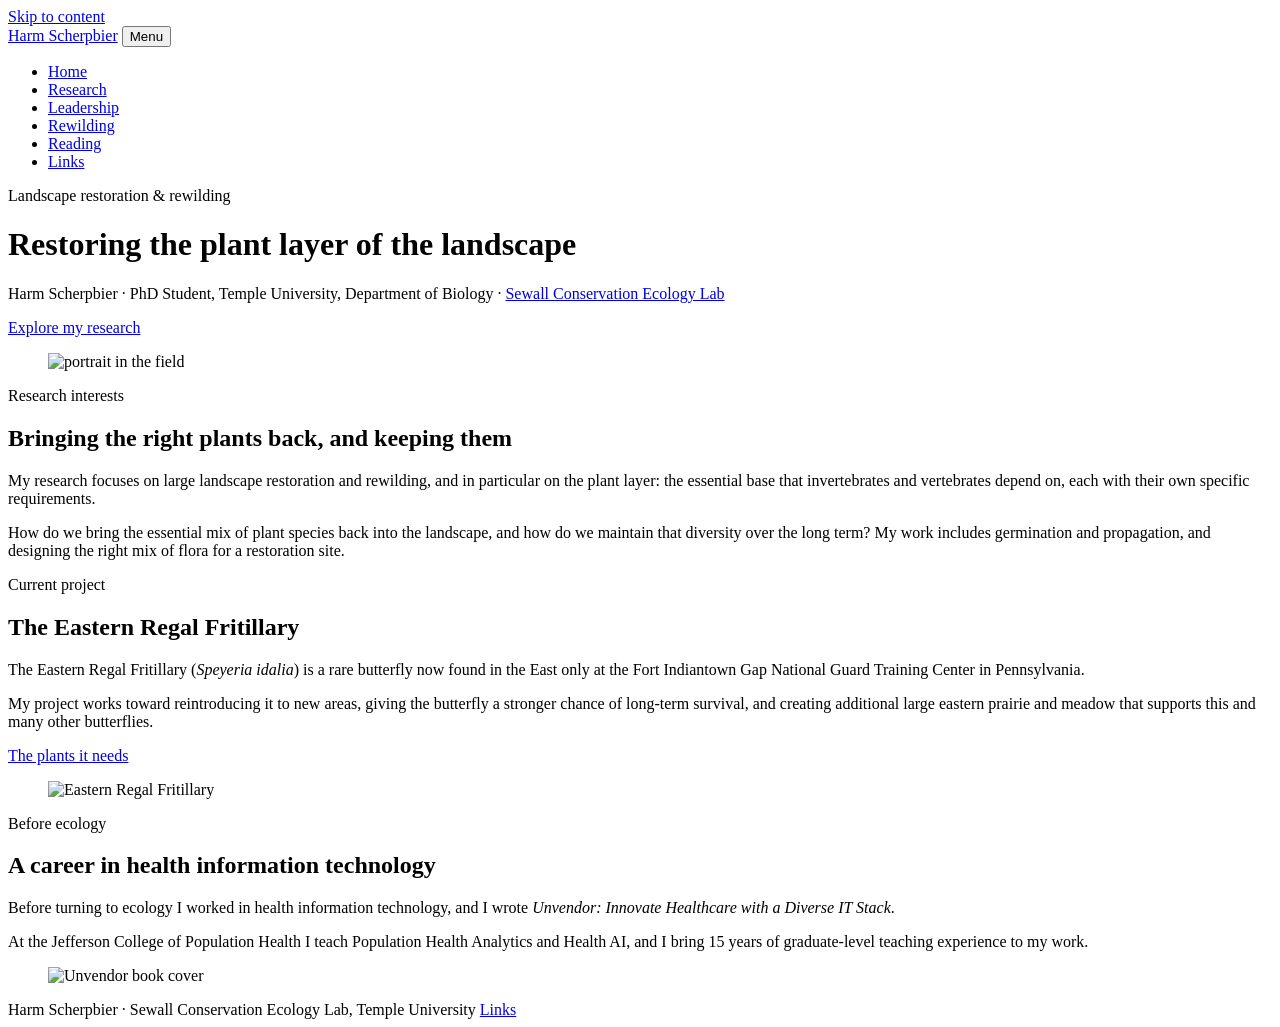
==== index.html @ 23e5254d "Add files via upload" ====
<!doctype html>
<html lang="en">
<head>
  <meta charset="utf-8">
  <meta name="viewport" content="width=device-width, initial-scale=1">
  <title>Harm Scherpbier</title>
  <meta name="description" content="Harm Scherpbier, PhD student in the Sewall Conservation Ecology Lab at Temple University, studying the plant layer in landscape restoration and rewilding.">
  <link rel="preconnect" href="https://fonts.googleapis.com">
  <link rel="preconnect" href="https://fonts.gstatic.com" crossorigin>
  <link href="https://fonts.googleapis.com/css2?family=Lora:ital,wght@0,500;0,600;1,500&family=Source+Sans+3:ital,wght@0,400;0,600;0,700;1,400&display=swap" rel="stylesheet">
  <link rel="stylesheet" href="css/style.css">
</head>
<body>
  <a class="skip" href="#main">Skip to content</a>
  <header class="site-header">
    <div class="wrap">
      <a class="brand" href="index.html">Harm Scherpbier</a>
      <button class="nav-toggle" aria-expanded="false" aria-controls="site-nav">Menu</button>
      <nav class="nav" id="site-nav" aria-label="Main">
        <ul>
        <li><a href="index.html" aria-current="page">Home</a></li>
        <li><a href="research.html">Research</a></li>
        <li><a href="leadership.html">Leadership</a></li>
        <li><a href="rewilding.html">Rewilding</a></li>
        <li><a href="reading.html">Reading</a></li>
        <li><a href="links.html">Links</a></li>
        </ul>
      </nav>
    </div>
  </header>
  <main id="main">
    <div class="home-hero">
      <div class="wrap">
        <div>
          <p class="eyebrow">Landscape restoration &amp; rewilding</p>
          <h1>Restoring the plant layer of the landscape</h1>
          <p class="role">Harm Scherpbier · PhD Student, Temple University, Department of Biology · <a href="https://sites.temple.edu/bjsewall/">Sewall Conservation Ecology Lab</a></p>
          <p><a class="btn" href="research.html">Explore my research</a></p>
        </div>
        <figure>
          <div class="photo tall" data-label="Photo to add: portrait in the field"><img src="images/portrait.jpg" alt="portrait in the field" loading="lazy"></div>
        </figure>
      </div>
    </div>

    <section>
      <div class="wrap grid-2">
        <div>
          <p class="eyebrow">Research interests</p>
          <h2>Bringing the right plants back, and keeping them</h2>
        </div>
        <div class="prose">
          <p>My research focuses on large landscape restoration and rewilding, and in particular on the plant layer: the essential base that invertebrates and vertebrates depend on, each with their own specific requirements.</p>
          <p>How do we bring the essential mix of plant species back into the landscape, and how do we maintain that diversity over the long term? My work includes germination and propagation, and designing the right mix of flora for a restoration site.</p>
        </div>
      </div>
    </section>

    <section class="tint">
      <div class="wrap grid-2">
        <div>
          <p class="eyebrow">Current project</p>
          <h2>The Eastern Regal Fritillary</h2>
          <p>The Eastern Regal Fritillary (<em>Speyeria idalia</em>) is a rare butterfly now found in the East only at the Fort Indiantown Gap National Guard Training Center in Pennsylvania.</p>
          <p>My project works toward reintroducing it to new areas, giving the butterfly a stronger chance of long-term survival, and creating additional large eastern prairie and meadow that supports this and many other butterflies.</p>
          <p><a class="more" href="research.html">The plants it needs</a></p>
        </div>
        <figure>
          <div class="photo " data-label="Photo to add: Eastern Regal Fritillary"><img src="images/regal-fritillary.jpg" alt="Eastern Regal Fritillary" loading="lazy"></div>
        </figure>
      </div>
    </section>

    <section>
      <div class="wrap grid-2">
        <div class="prose">
          <p class="eyebrow">Before ecology</p>
          <h2>A career in health information technology</h2>
          <p>Before turning to ecology I worked in health information technology, and I wrote <em>Unvendor: Innovate Healthcare with a Diverse IT Stack</em>.</p>
          <p>At the Jefferson College of Population Health I teach Population Health Analytics and Health AI, and I bring 15 years of graduate-level teaching experience to my work.</p>
        </div>
        <figure>
          <div class="photo book-cover" data-label="Photo to add: Unvendor book cover"><img src="images/unvendor-cover.jpg" alt="Unvendor book cover" loading="lazy"></div>
        </figure>
      </div>
    </section>
  </main>
  <footer class="site-footer">
    <div class="wrap">
      <span>Harm Scherpbier · Sewall Conservation Ecology Lab, Temple University</span>
      <span><a href="links.html">Links</a></span>
    </div>
  </footer>
  <script src="js/main.js"></script>
</body>
</html>
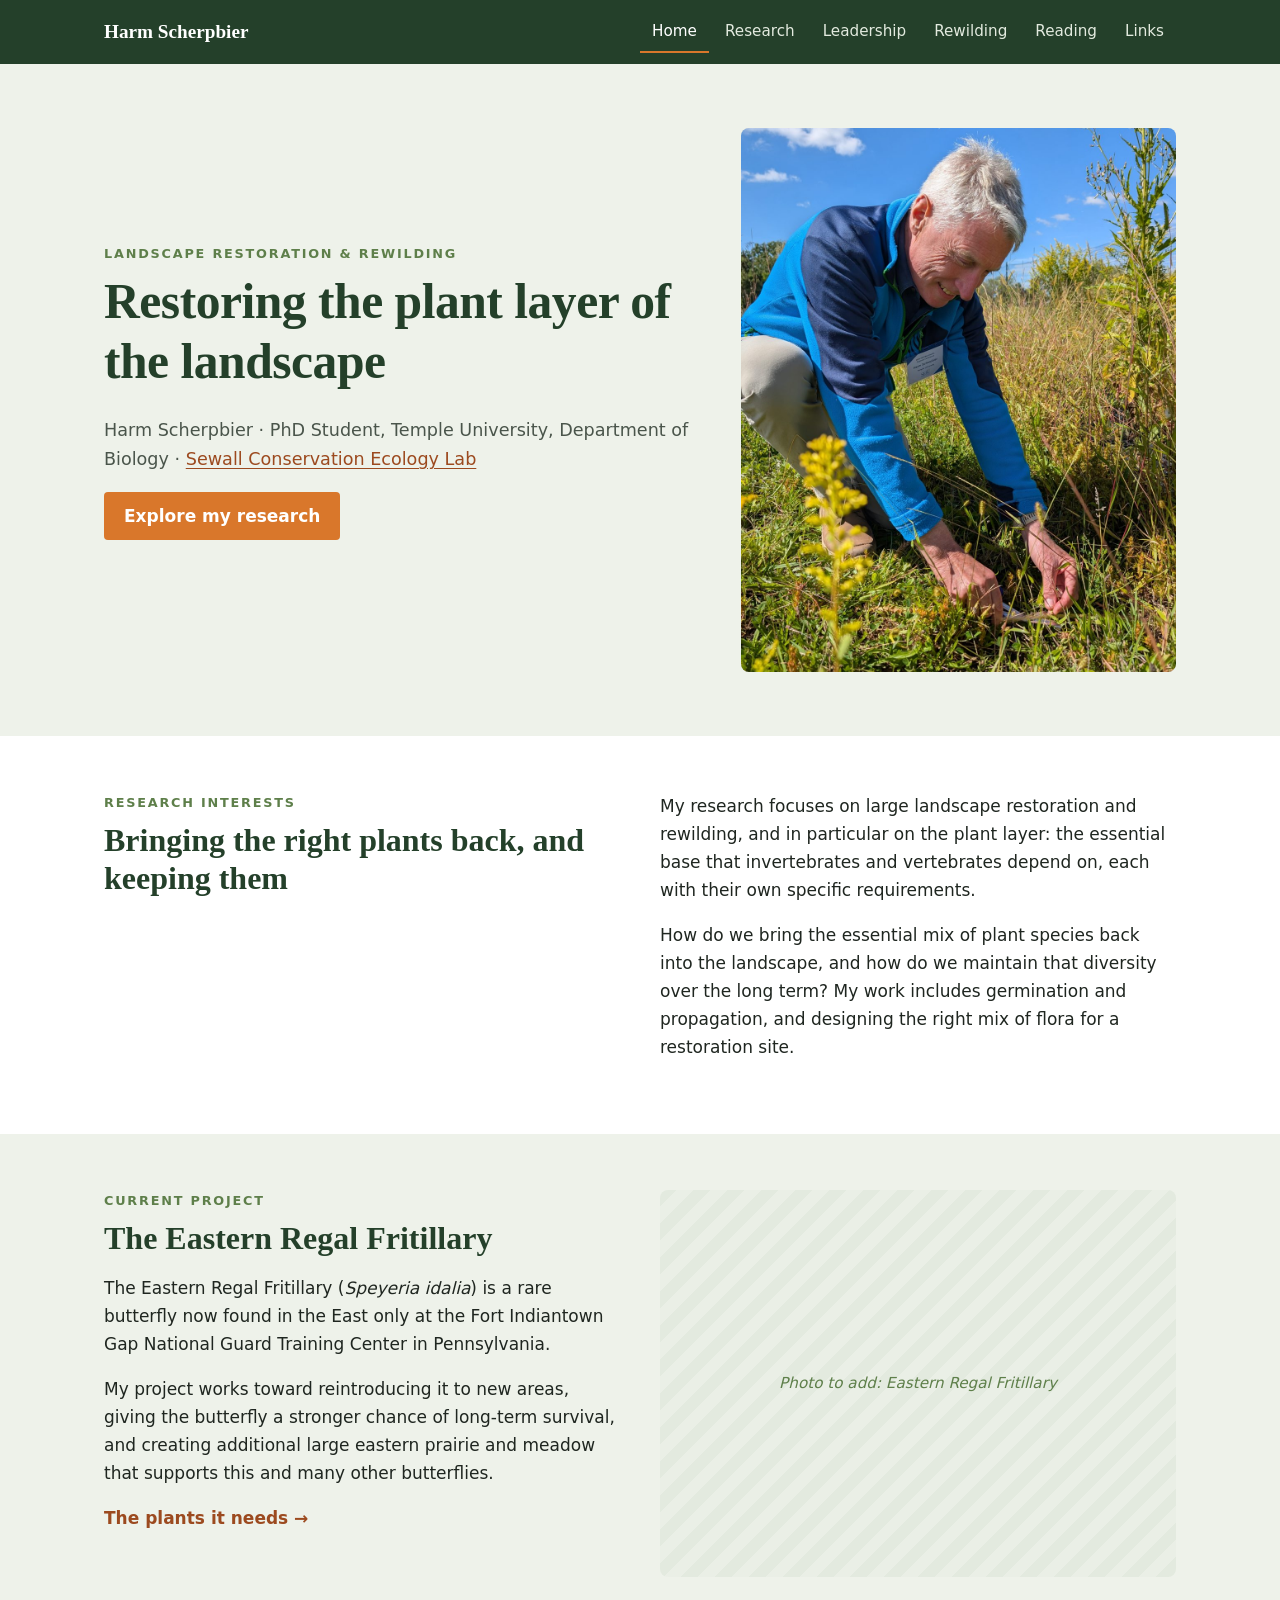
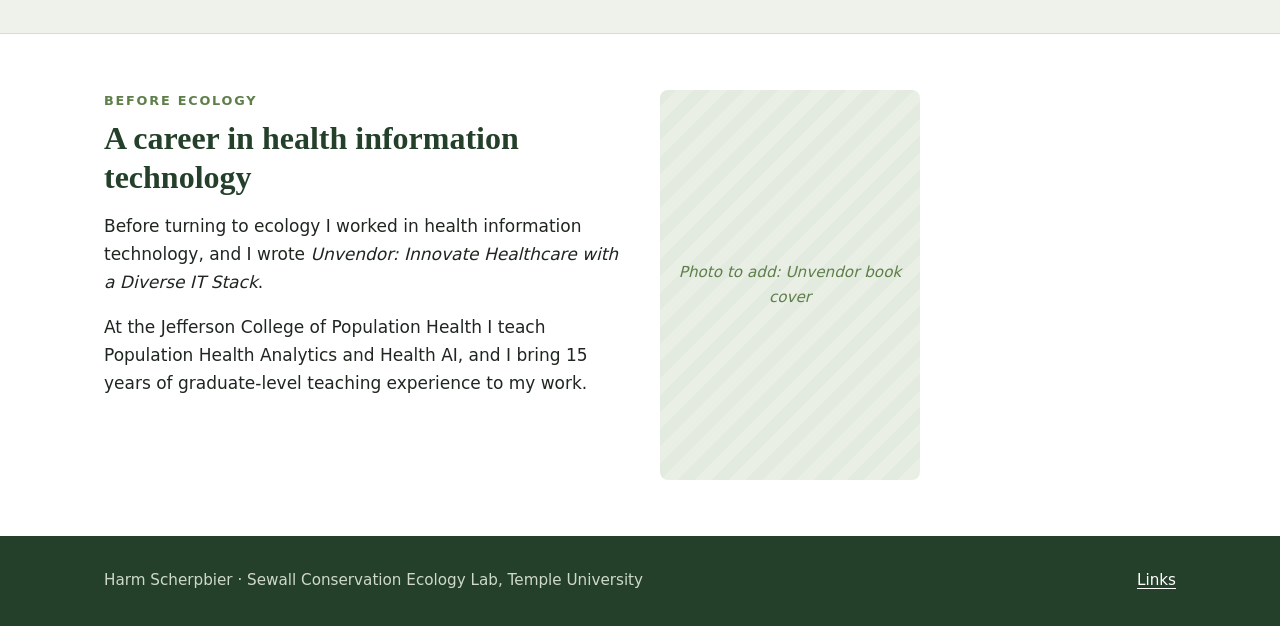
==== commit 212da45e: "Add field portrait to home page Co-Authored-By: Claude Opus 5.5 <noreply@anthropic.com> Claude-Sessi" ====
--- a/index.html
+++ b/index.html
@@ -38,7 +38,7 @@
           <p><a class="btn" href="research.html">Explore my research</a></p>
         </div>
         <figure>
-          <div class="photo tall" data-label="Photo to add: portrait in the field"><img src="images/portrait.jpg" alt="portrait in the field" loading="lazy"></div>
+          <div class="photo tall" data-label="Photo to add: portrait in the field"><img src="images/portrait.jpg" alt="Harm Scherpbier kneeling in a meadow, examining plants among grasses and goldenrod" style="object-position: 50% 30%"></div>
         </figure>
       </div>
     </div>
--- a/css/style.css
+++ b/css/style.css
@@ -0,0 +1,196 @@
+/* Harm Scherpbier — research website
+   Palette from the design concept: eastern prairie, Little Bluestem, Regal Fritillary */
+:root {
+  --forest: #24402A;
+  --bluestem: #5E7F4A;
+  --rust: #9C4A1F;
+  --fritillary: #D9772B;
+  --fritillary-dark: #B35E1C;
+  --mist: #EEF2EA;
+  --ink: #1F2620;
+  --ink-soft: #4A554B;
+  --paper: #FFFFFF;
+  --line: #D6DDD2;
+  --serif: "Lora", Cambria, Georgia, serif;
+  --sans: "Source Sans 3", "Source Sans Pro", Calibri, "Segoe UI", system-ui, sans-serif;
+  --wrap: 1120px;
+}
+
+*, *::before, *::after { box-sizing: border-box; }
+html { scroll-behavior: smooth; }
+body {
+  margin: 0;
+  font-family: var(--sans);
+  font-size: 1.0625rem;
+  line-height: 1.65;
+  color: var(--ink);
+  background: var(--paper);
+  -webkit-font-smoothing: antialiased;
+}
+img { max-width: 100%; display: block; }
+a { color: var(--rust); text-underline-offset: 3px; }
+a:hover { color: var(--fritillary-dark); }
+em, i { font-style: italic; }
+
+h1, h2, h3 {
+  font-family: var(--serif);
+  color: var(--forest);
+  line-height: 1.2;
+  font-weight: 600;
+  margin: 0 0 .5em;
+}
+h1 { font-size: clamp(2rem, 4.5vw, 3.1rem); letter-spacing: -.01em; }
+h2 { font-size: clamp(1.5rem, 3vw, 2rem); }
+h3 { font-size: 1.25rem; }
+p { margin: 0 0 1em; }
+
+.wrap { max-width: var(--wrap); margin: 0 auto; padding: 0 24px; }
+.skip { position: absolute; left: -9999px; }
+.skip:focus { left: 16px; top: 12px; background: var(--paper); padding: 8px 12px; z-index: 10; }
+
+/* ---------- Header / nav ---------- */
+.site-header {
+  background: var(--forest);
+  color: #fff;
+  position: sticky; top: 0; z-index: 5;
+}
+.site-header .wrap {
+  display: flex; align-items: center; justify-content: space-between;
+  gap: 16px; min-height: 64px;
+}
+.brand {
+  font-family: var(--serif); font-size: 1.2rem; font-weight: 600;
+  color: #fff; text-decoration: none; white-space: nowrap;
+}
+.brand:hover { color: #fff; }
+.nav ul { list-style: none; display: flex; gap: 4px; margin: 0; padding: 0; flex-wrap: wrap; }
+.nav a {
+  color: #E3EADF; text-decoration: none; font-size: .95rem;
+  padding: 8px 12px; border-radius: 4px; display: block;
+}
+.nav a:hover { background: rgba(255,255,255,.08); color: #fff; }
+.nav a[aria-current="page"] { color: #fff; box-shadow: inset 0 -2px 0 var(--fritillary); border-radius: 0; }
+.nav-toggle {
+  display: none; background: none; border: 1px solid rgba(255,255,255,.4);
+  color: #fff; font: inherit; padding: 6px 12px; border-radius: 4px; cursor: pointer;
+}
+
+@media (max-width: 820px) {
+  .nav-toggle { display: block; }
+  .nav { display: none; position: absolute; left: 0; right: 0; top: 64px; background: var(--forest); padding: 8px 16px 16px; }
+  .nav.open { display: block; }
+  .nav ul { flex-direction: column; }
+  .nav a[aria-current="page"] { box-shadow: inset 3px 0 0 var(--fritillary); }
+}
+
+/* ---------- Page hero ---------- */
+.page-hero { background: var(--mist); padding: 56px 0 44px; border-bottom: 1px solid var(--line); }
+.eyebrow {
+  font-size: .8rem; letter-spacing: .14em; text-transform: uppercase;
+  color: var(--bluestem); font-weight: 700; margin-bottom: .6em;
+}
+.lede { font-size: 1.2rem; color: var(--ink-soft); max-width: 46em; }
+
+.home-hero { padding: 64px 0; background: var(--mist); }
+.home-hero .wrap { display: grid; grid-template-columns: 1.15fr .85fr; gap: 48px; align-items: center; }
+.home-hero .role { color: var(--ink-soft); font-size: 1.1rem; }
+@media (max-width: 820px) { .home-hero .wrap { grid-template-columns: 1fr; gap: 28px; } }
+
+/* ---------- Sections ---------- */
+section { padding: 56px 0; }
+section + section { border-top: 1px solid var(--line); }
+section.tint { background: var(--mist); border-top: none; }
+.prose { max-width: 44em; }
+.grid-2 { display: grid; grid-template-columns: 1fr 1fr; gap: 40px; align-items: start; }
+.grid-3 { display: grid; grid-template-columns: repeat(3, 1fr); gap: 28px; }
+@media (max-width: 820px) { .grid-2, .grid-3 { grid-template-columns: 1fr; } }
+
+.card {
+  background: var(--paper); border: 1px solid var(--line);
+  border-radius: 8px; padding: 24px;
+}
+.card .tag { font-size: .8rem; letter-spacing: .1em; text-transform: uppercase; color: var(--rust); font-weight: 700; }
+
+.btn {
+  display: inline-block; background: var(--fritillary); color: #fff;
+  text-decoration: none; padding: 10px 20px; border-radius: 4px; font-weight: 600;
+}
+.btn:hover { background: var(--fritillary-dark); color: #fff; }
+.more { font-weight: 600; text-decoration: none; }
+.more::after { content: " →"; }
+
+/* ---------- Photos (with placeholder until the file exists) ---------- */
+figure { margin: 0; }
+.photo {
+  position: relative; border-radius: 8px; overflow: hidden;
+  background: repeating-linear-gradient(135deg, #E3EADF 0 12px, #EAEFE6 12px 24px);
+  aspect-ratio: 4 / 3;
+}
+.photo.tall { aspect-ratio: 4 / 5; }
+.photo.wide { aspect-ratio: 16 / 7; }
+.photo.book-cover { aspect-ratio: 2 / 3; max-width: 260px; }
+.photo img { width: 100%; height: 100%; object-fit: cover; }
+.photo.missing::before {
+  content: attr(data-label);
+  position: absolute; inset: 0; display: flex; align-items: center; justify-content: center;
+  text-align: center; padding: 16px; color: var(--bluestem); font-size: .95rem; font-style: italic;
+}
+figcaption { font-size: .9rem; color: var(--ink-soft); margin-top: 8px; }
+
+/* ---------- Life-cycle strip (Research page) ---------- */
+.lifecycle { padding: 0; margin: 24px 0 0; display: grid; grid-template-columns: repeat(4, 1fr); gap: 20px; counter-reset: stage; }
+.lifecycle li { list-style: none; }
+.lifecycle .stage {
+  font-size: .8rem; letter-spacing: .1em; text-transform: uppercase;
+  color: var(--rust); font-weight: 700; margin: 12px 0 2px;
+}
+.lifecycle h3 { font-size: 1.1rem; margin-bottom: .25em; }
+.lifecycle p { font-size: .95rem; color: var(--ink-soft); }
+@media (max-width: 900px) { .lifecycle { grid-template-columns: 1fr 1fr; } }
+@media (max-width: 520px) { .lifecycle { grid-template-columns: 1fr; } }
+
+.callout {
+  border-left: 4px solid var(--fritillary); background: var(--paper);
+  padding: 20px 24px; border-radius: 0 8px 8px 0;
+}
+.gallery { display: grid; grid-template-columns: repeat(3, 1fr); gap: 20px; }
+@media (max-width: 820px) { .gallery { grid-template-columns: 1fr 1fr; } }
+@media (max-width: 520px) { .gallery { grid-template-columns: 1fr; } }
+
+/* ---------- Leadership roles ---------- */
+.role-head { display: flex; flex-wrap: wrap; align-items: baseline; gap: 4px 16px; margin-bottom: .5em; }
+.role-head h2 { margin: 0; }
+.role-title { color: var(--rust); font-weight: 600; }
+
+/* ---------- Restoration & rewilding diagram ---------- */
+.venn { display: flex; justify-content: center; margin: 8px 0 32px; }
+.venn svg { width: min(520px, 100%); height: auto; }
+
+/* ---------- Reading list ---------- */
+.filters { display: flex; flex-wrap: wrap; gap: 8px; margin-bottom: 28px; }
+.filters button {
+  font: inherit; font-size: .95rem; cursor: pointer;
+  border: 1px solid var(--line); background: var(--paper); color: var(--ink);
+  padding: 6px 14px; border-radius: 999px;
+}
+.filters button[aria-pressed="true"] { background: var(--forest); color: #fff; border-color: var(--forest); }
+.books { display: grid; grid-template-columns: repeat(2, 1fr); gap: 20px; list-style: none; padding: 0; margin: 0; }
+@media (max-width: 720px) { .books { grid-template-columns: 1fr; } }
+.book { border: 1px solid var(--line); border-radius: 8px; padding: 20px 22px; background: var(--paper); }
+.book[hidden] { display: none; }
+.book h3 { font-size: 1.15rem; margin-bottom: .15em; }
+.book .meta { color: var(--ink-soft); font-size: .95rem; margin-bottom: .6em; }
+.book p { margin: 0; font-size: .98rem; }
+.book .topics { margin-top: 12px; display: flex; gap: 6px; flex-wrap: wrap; }
+.book .topics span { font-size: .78rem; background: var(--mist); color: var(--forest); padding: 2px 10px; border-radius: 999px; }
+
+/* ---------- Links page ---------- */
+.link-list { list-style: none; padding: 0; margin: 0; display: grid; gap: 20px; }
+.link-list li { border: 1px solid var(--line); border-radius: 8px; padding: 22px 24px; }
+.link-list h3 { margin-bottom: .25em; }
+.link-list p { color: var(--ink-soft); margin-bottom: .5em; }
+
+/* ---------- Footer ---------- */
+.site-footer { background: var(--forest); color: #CFD9CB; padding: 32px 0; font-size: .95rem; }
+.site-footer a { color: #fff; }
+.site-footer .wrap { display: flex; flex-wrap: wrap; justify-content: space-between; gap: 12px; }
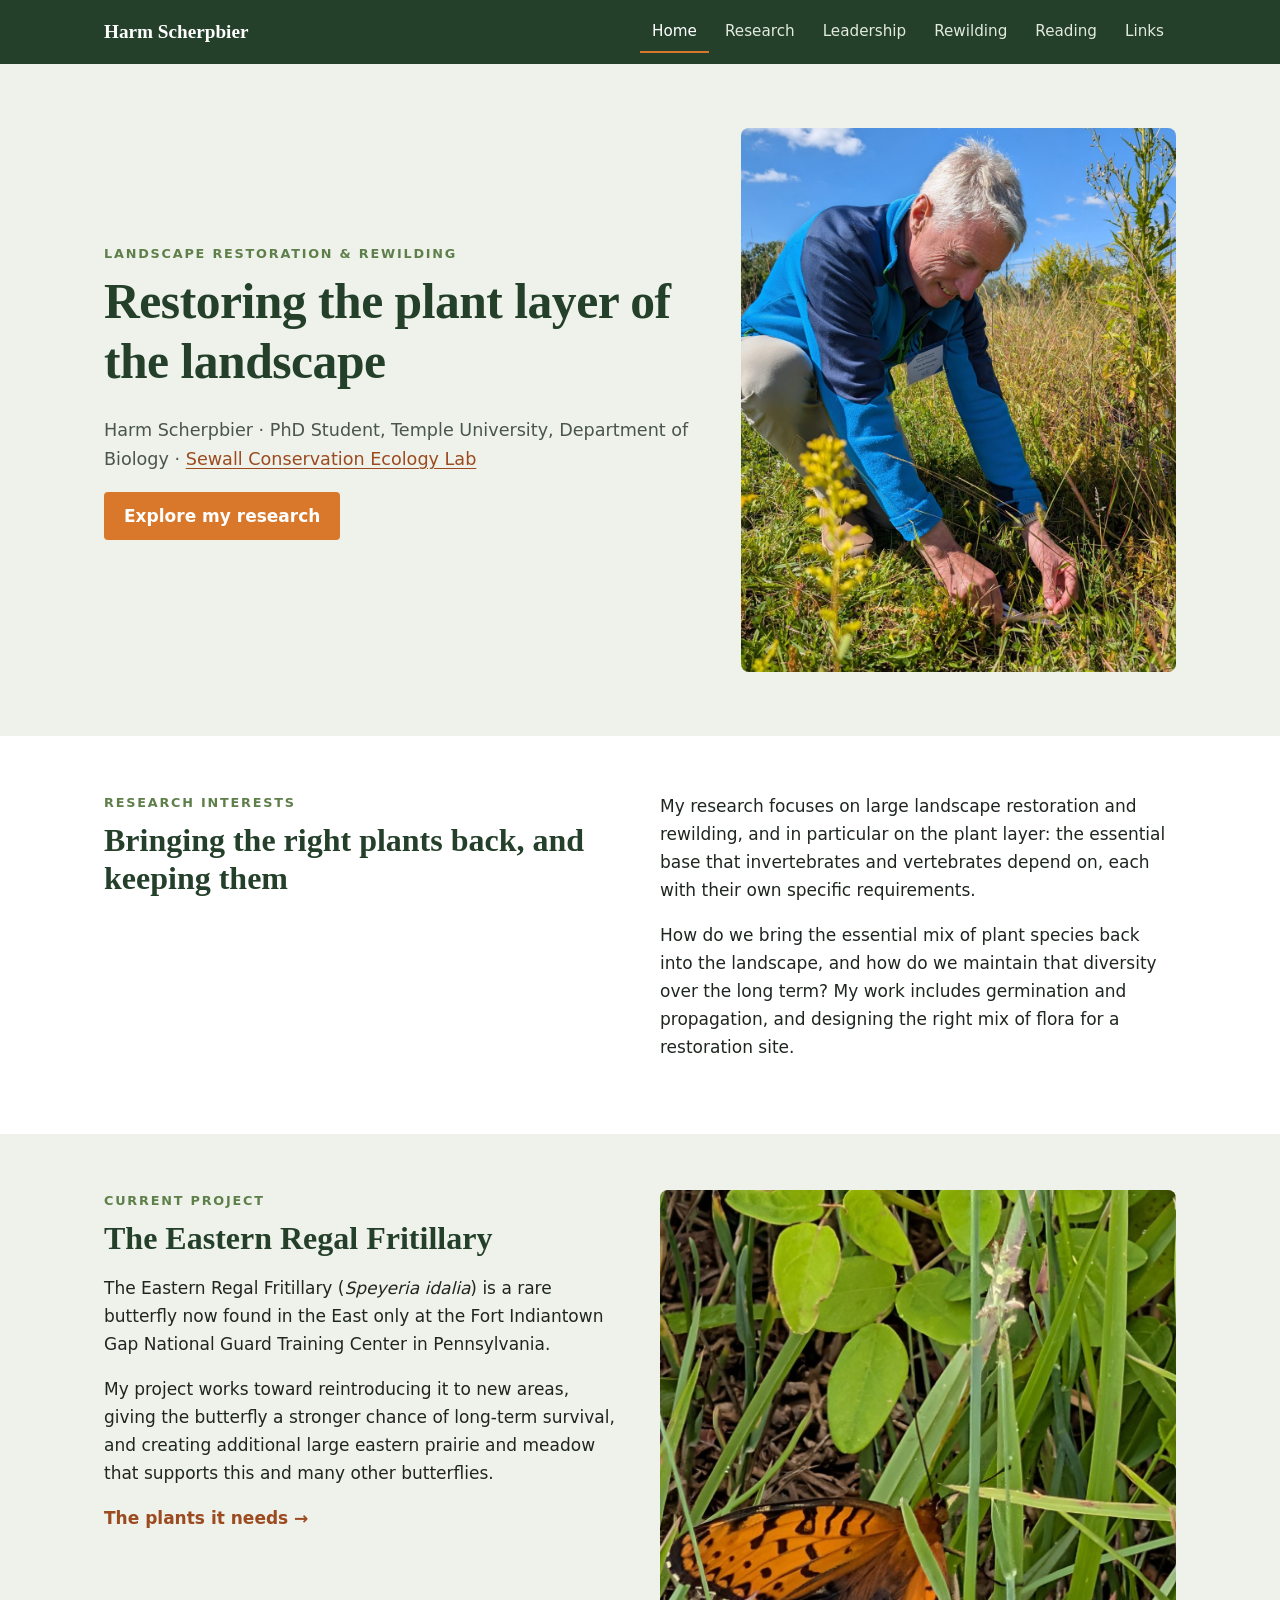
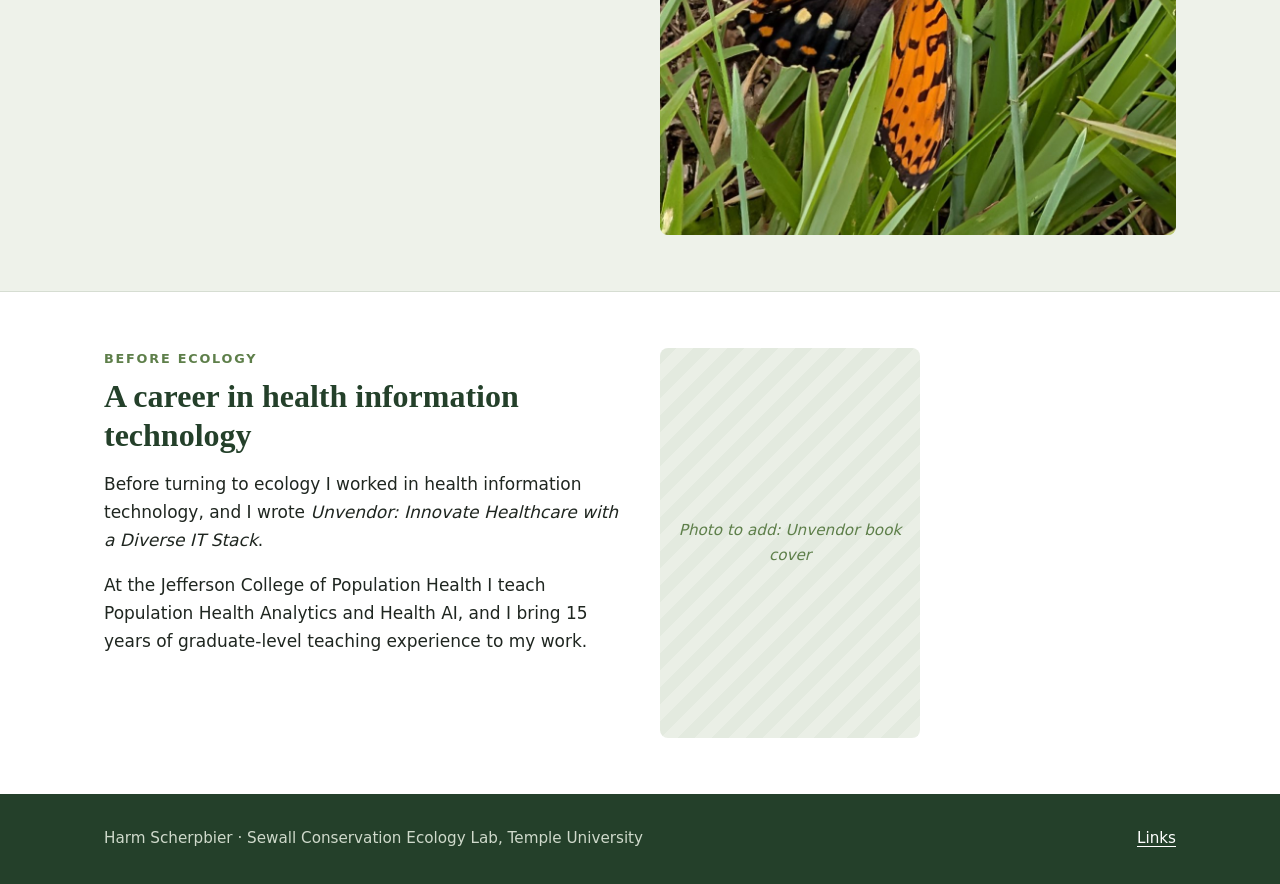
==== commit dfe7f118: "Add Regal Fritillary photo to home page Co-Authored-By: Claude Opus 5.5 <noreply@anthropic.com> Clau" ====
--- a/index.html
+++ b/index.html
@@ -66,7 +66,7 @@
           <p><a class="more" href="research.html">The plants it needs</a></p>
         </div>
         <figure>
-          <div class="photo " data-label="Photo to add: Eastern Regal Fritillary"><img src="images/regal-fritillary.jpg" alt="Eastern Regal Fritillary" loading="lazy"></div>
+          <div class="photo tall" data-label="Photo to add: Eastern Regal Fritillary"><img src="images/regal-fritillary.jpg" alt="Eastern Regal Fritillary (Speyeria idalia) resting among grasses, wings open" loading="lazy" style="object-position: 40% 65%"></div>
         </figure>
       </div>
     </section>
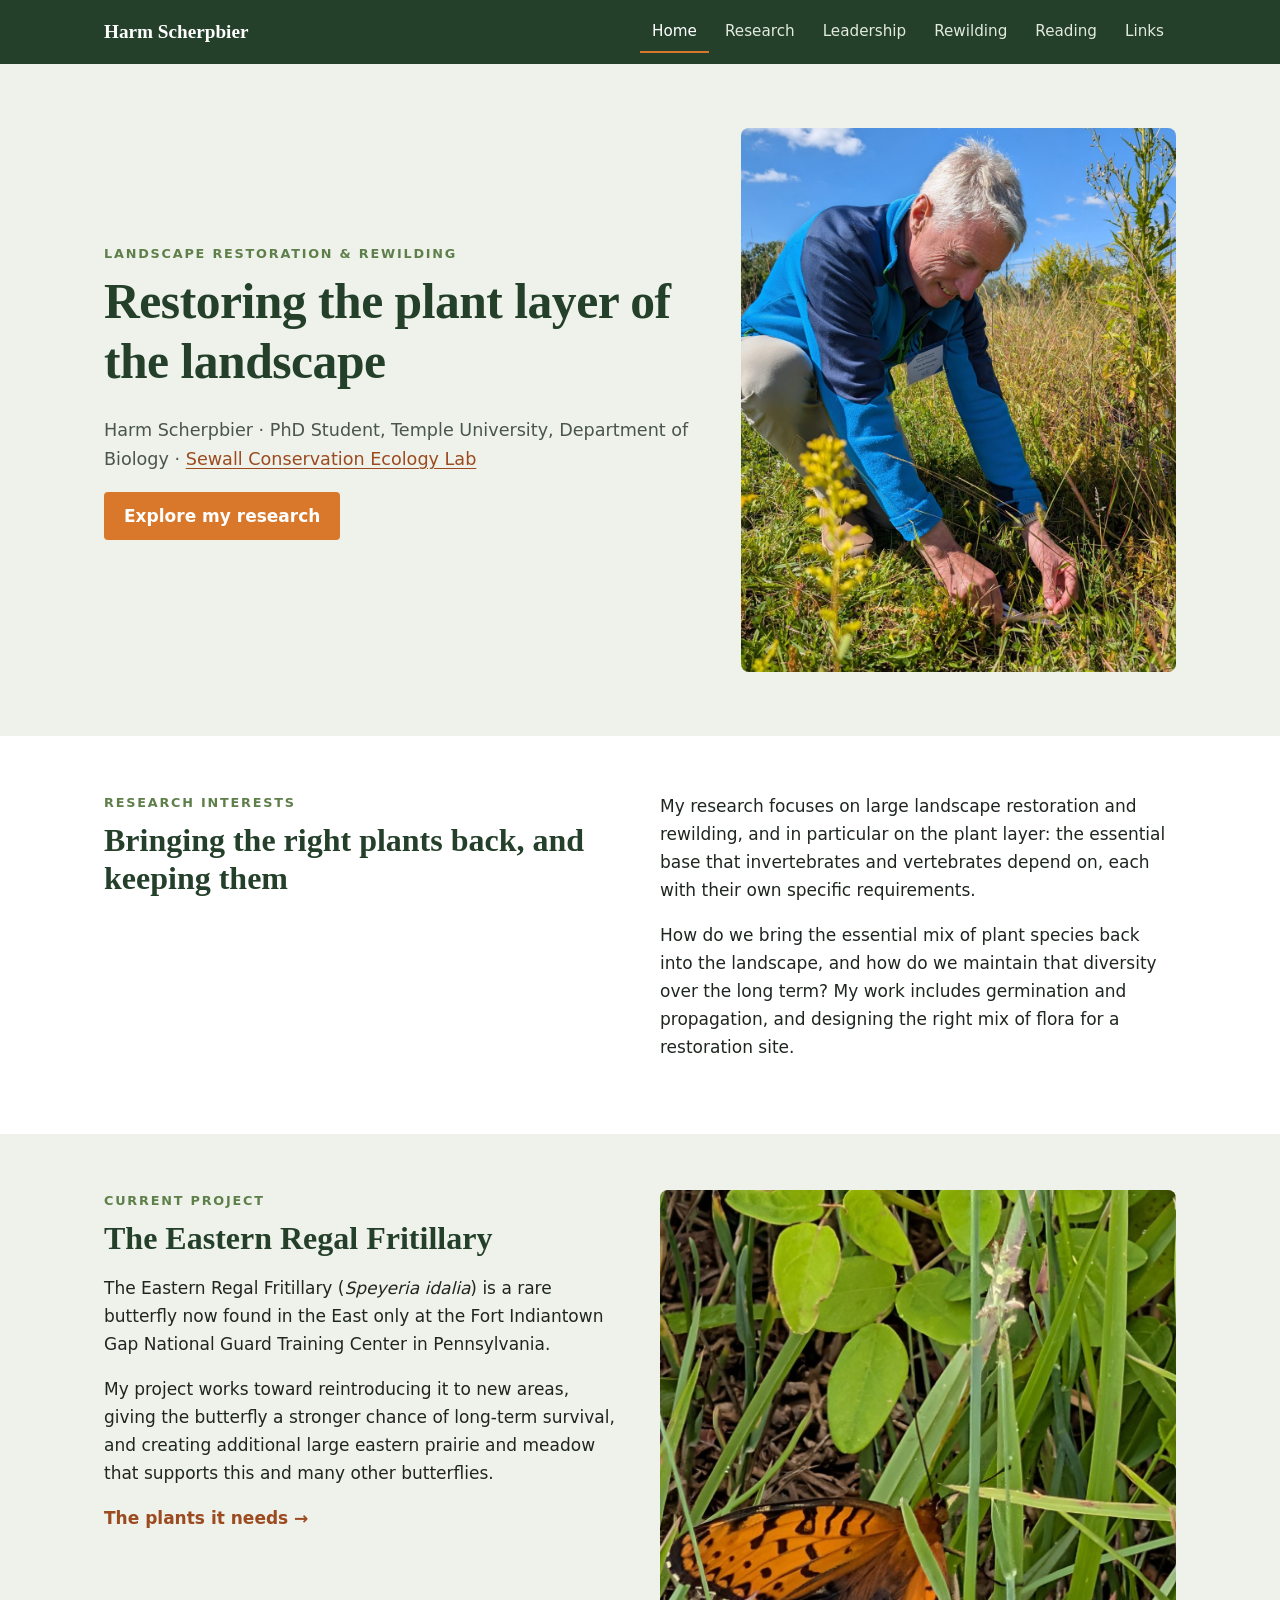
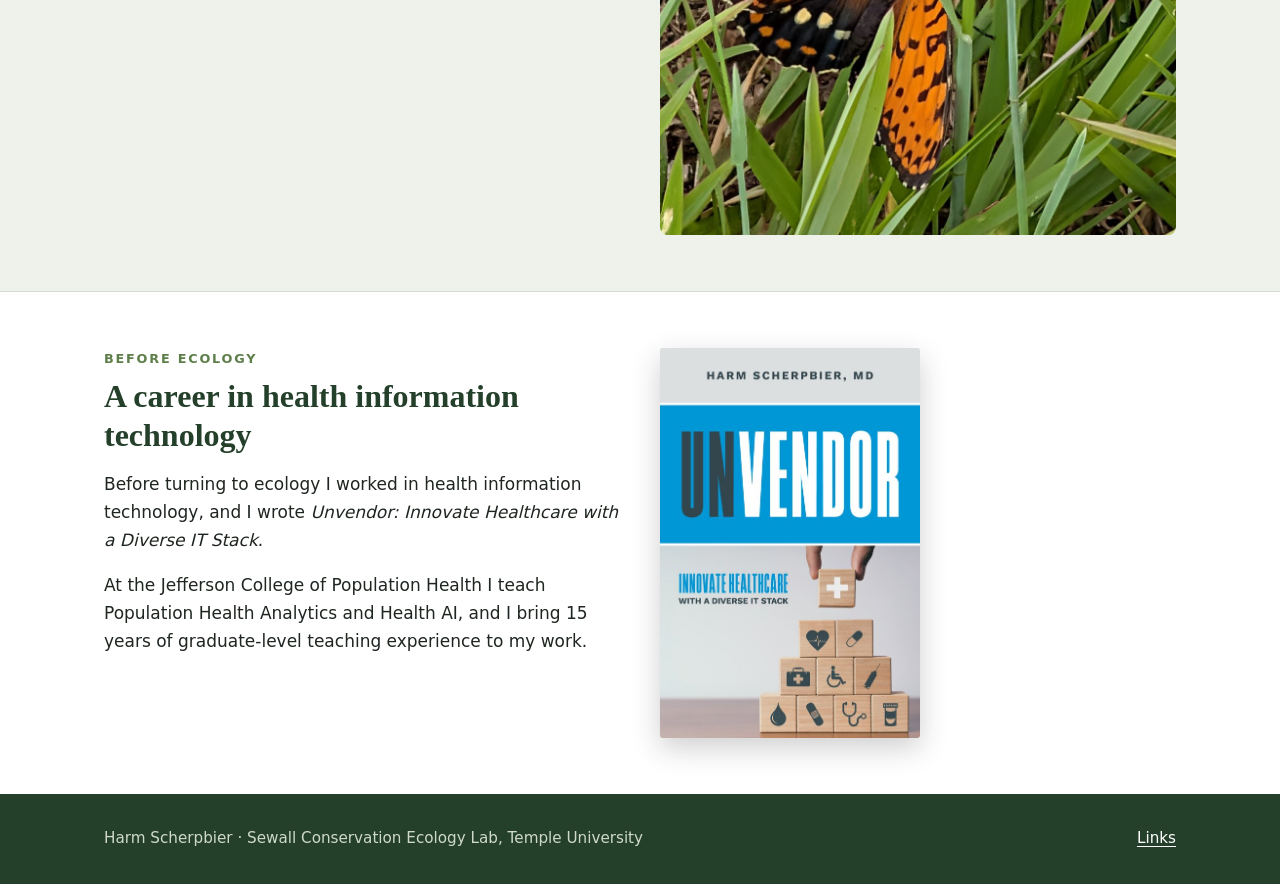
==== commit 3ca23c36: "Add Unvendor book cover to home page Co-Authored-By: Claude Opus 5.5 <noreply@anthropic.com> Claude-" ====
--- a/index.html
+++ b/index.html
@@ -80,7 +80,7 @@
           <p>At the Jefferson College of Population Health I teach Population Health Analytics and Health AI, and I bring 15 years of graduate-level teaching experience to my work.</p>
         </div>
         <figure>
-          <div class="photo book-cover" data-label="Photo to add: Unvendor book cover"><img src="images/unvendor-cover.jpg" alt="Unvendor book cover" loading="lazy"></div>
+          <div class="photo book-cover" data-label="Photo to add: Unvendor book cover"><img src="images/unvendor-cover.jpg" alt="Cover of Unvendor: Innovate Healthcare with a Diverse IT Stack, by Harm Scherpbier, MD" loading="lazy"></div>
         </figure>
       </div>
     </section>
--- a/css/style.css
+++ b/css/style.css
@@ -128,7 +128,7 @@
 }
 .photo.tall { aspect-ratio: 4 / 5; }
 .photo.wide { aspect-ratio: 16 / 7; }
-.photo.book-cover { aspect-ratio: 2 / 3; max-width: 260px; }
+.photo.book-cover { aspect-ratio: 2 / 3; max-width: 260px; border-radius: 3px; box-shadow: 0 10px 28px rgba(31,38,32,.22); }
 .photo img { width: 100%; height: 100%; object-fit: cover; }
 .photo.missing::before {
   content: attr(data-label);
